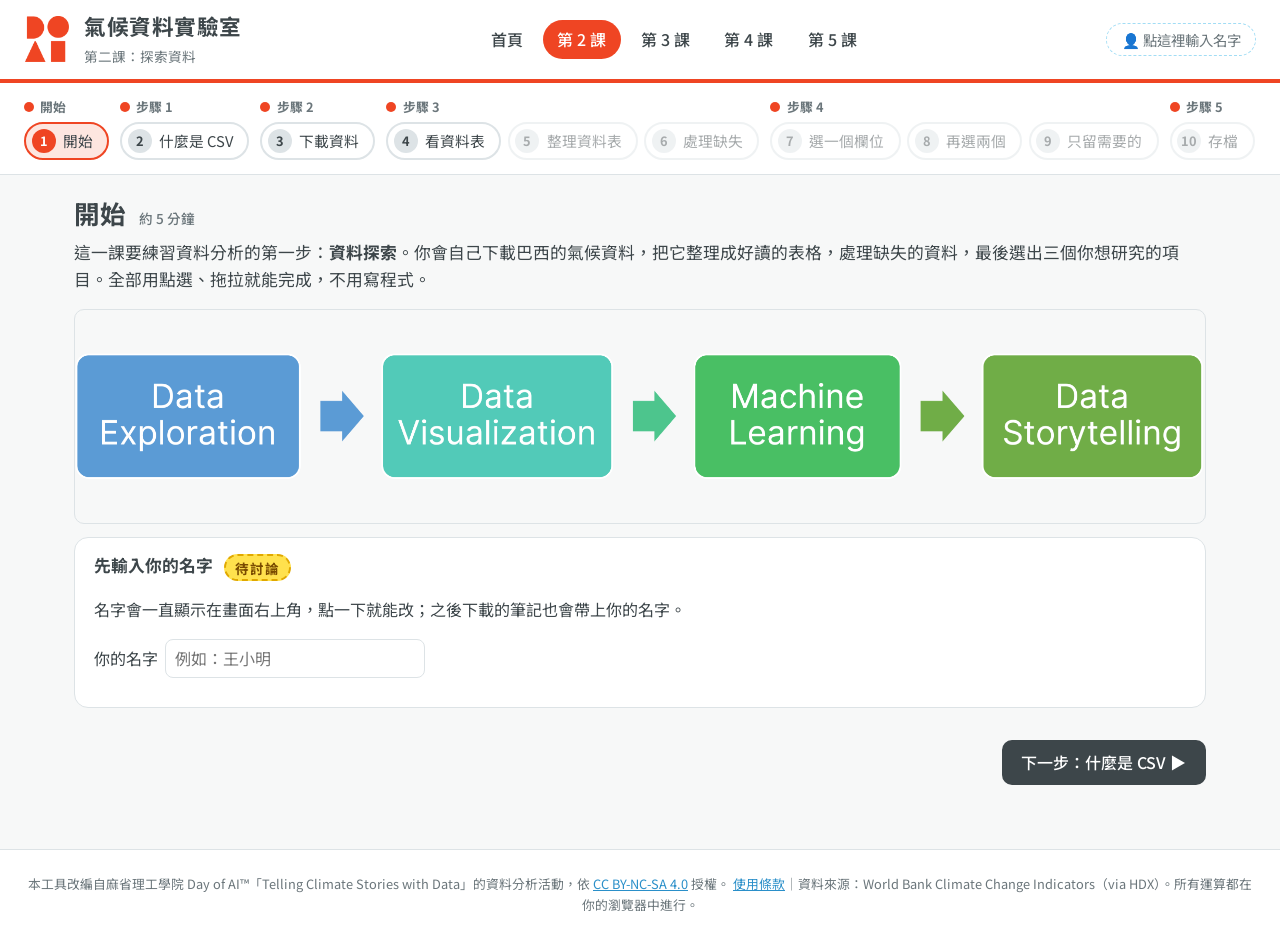
==== lesson2.html @ 6a20e706 "氣候資料實驗室：第二～五課網頁版（不用寫程式的 Day of AI 氣候資料分析活動） Co-Authored-By: Claude Opus 5.5 <noreply@anthropic.com>" ====
<!doctype html>
<html lang="zh-Hant">
<head>
<meta charset="utf-8">
<meta name="viewport" content="width=device-width, initial-scale=1">
<title>第二課：探索資料｜氣候資料實驗室</title>
<link rel="icon" href="assets/logo-dayofai.png">
<link rel="preconnect" href="https://fonts.googleapis.com">
<link rel="stylesheet" href="https://fonts.googleapis.com/css2?family=Noto+Sans+TC:wght@400;500;700&family=Rubik:wght@500;700&display=swap">
<link rel="stylesheet" href="style.css?v=20261011171038">
</head>
<body>

<header class="topbar">
  <a class="brand" href="index.html">
    <img src="assets/logo-dayofai.png" alt="Day of AI" class="logo">
    <div><div class="brand-title">氣候資料實驗室</div><div class="brand-sub">第二課：探索資料</div></div>
  </a>
  <nav class="lesson-nav" id="lessonNav" data-current="2"></nav>
  <div class="pills"><span class="pill" id="studentName"></span><span class="pill" id="datasetPill" hidden></span></div>
</header>

<nav class="pipeline" id="pipeline"></nav>

<main>

<!-- ───────── 開始 ───────── -->
<section class="panel" data-panel="1">
  <h1>開始 <small>約 5 分鐘</small></h1>
  <p class="lead">這一課要練習資料分析的第一步：<b>資料探索</b>。你會自己下載巴西的氣候資料，把它整理成好讀的表格，處理缺失的資料，最後選出三個你想研究的項目。全部用點選、拖拉就能完成，不用寫程式。</p>
  <img class="shot pipeline-img" src="assets/img/pipeline.png" alt="資料分析流程：資料探索 → 資料視覺化 → 機器學習 → 資料敘事">
  <div class="card" id="nameCard" hidden>
    <h3>先輸入你的名字 <span class="tbd" title="待小組討論後決定">待討論</span></h3>
    <p>名字會一直顯示在畫面右上角，點一下就能改；之後下載的筆記也會帶上你的名字。</p>
    <div class="toolbar"><label>你的名字 <input type="text" id="nameInput" placeholder="例如：王小明"></label></div>
  </div>
  <div class="nav-row"><span></span><button class="btn next" data-goto="2">下一步：什麼是 CSV ▶</button></div>
</section>

<!-- ───────── 什麼是 CSV ───────── -->
<section class="panel" data-panel="2">
  <h1>步驟 1　什麼是 CSV？ <small>約 5 分鐘</small></h1>
  <p class="lead">CSV 是 comma-separated values（逗號分隔值）的縮寫。它是一種非常簡單、非常常見的檔案格式，用來儲存和分享資料，資料量很大的時候特別好用。</p>
  <p>一個很小的 CSV 檔案，打開來其實就是這樣的文字，每一行是一筆資料，用逗號隔開：</p>
  <pre class="code-ro csv-raw">Name,Age,Favorite Food
Ada Lovelace,36,Hot Dogs
Grace Hopper,85,Strawberries
Alan Turing,41,Cheese Sandwich</pre>
  <button class="btn primary" id="showCsv" type="button">用試算表的樣子看 ▶</button>
  <div id="csvTableWrap" hidden>
    <p>你可以把 CSV 想成簡化版的試算表；事實上，Excel 和 Google 試算表都能直接打開 CSV：</p>
    <div class="table-wrap small" id="csvTable"></div>
    <p>今天要用的氣候資料 CSV 大得多，有時候甚至有上百萬列。想像一下要捲動那麼大的試算表！資料太多的時候，科學家會改用程式（或像這個網頁這樣的工具）來處理。</p>
  </div>
  <div class="stop" data-slides="P27–P28" data-ws="作業5"><ul><li>你會在試算表中查看什麼類型的資料？</li><li>你會使用程式（或工具）查看什麼類型的資料？</li></ul></div>
  <div class="nav-row"><button class="btn ghost" data-goto="1">◀ 上一步</button><button class="btn next" data-goto="3">下一步：下載巴西的資料 ▶</button></div>
</section>

<!-- ───────── 下載資料 ───────── -->
<section class="panel" data-panel="3">
  <h1>步驟 2　下載巴西的氣候資料 <small>約 5 分鐘</small></h1>
  <p class="lead">今天要用聯合國人道資料交換平台（HDX）的資料。HDX 在 2014 年上線，是一個開放平台，上面有大量和人道危機、全球議題有關的資料，由聯合國人道事務協調廳（OCHA）的人道資料中心管理。</p>
  <p>之後的課程，你可以自己挑一個國家的資料。現在先完成資料分析流程的第一步「取得資料」：<b>自己去下載巴西的氣候變遷資料</b>。</p>

  <div class="card">
    <h3>為什麼選巴西？</h3>
    <ul>
      <li>巴西是生物多樣性的熱點，亞馬遜雨林常被稱為「地球之肺」，能吸收二氧化碳、製造氧氣。它對全世界都很重要，也直接受到氣候變遷影響。</li>
      <li>氣候變遷對巴西原住民的影響特別大，他們的生計和文化傳統都和環境緊緊相連。</li>
      <li>巴西是牛肉、黃豆等糧食的全球主要供應國，農業既造成氣候變遷，也受到氣候變遷影響。</li>
      <li>巴西會遇到各式各樣的極端天氣，從乾旱到洪水都有。</li>
    </ul>
  </div>

  <div class="card" style="margin-top:1rem">
    <h3>怎麼下載</h3>
    <ol>
      <li>打開 <a href="https://data.humdata.org/dataset/world-bank-climate-change-indicators-for-brazil" target="_blank" rel="noopener">https://data.humdata.org/dataset/world-bank-climate-change-indicators-for-brazil</a>（會開新分頁）。</li>
      <li>往下捲到 <b>Data and resources</b>，在 <b>Climate Change Indicators for Brazil</b> 那一格，按右下角藍色的 <b>Download</b>。</li>
      <li>下載好的檔案應該叫做 <code>climate-change_bra.csv</code>。</li>
      <li>回到這裡，把檔案拖進下面的框框上傳。</li>
    </ol>
    <div class="shot-tbd"><span class="tbd" title="待小組討論後決定">待討論</span></div>
    <img class="shot" src="assets/img/hdx-download.png" alt="HDX 頁面的 Data and resources 區塊，Climate Change Indicators 右下角的藍色 Download 按鈕">
  </div>

  <h2>上傳你下載的檔案</h2>
  <div id="upload"></div>
  <p class="muted tiny">檔案只會在你的瀏覽器裡處理，不會上傳到任何伺服器。世界銀行在 2025 年更新資料後，新下載的檔案已經沒有「二氧化碳排放量」「甲烷排放量」等排放欄位，投影片裡用到這些欄位的例子，看投影片上的數字討論即可。</p>
  <div class="stop compact" data-slides="P26"><ul><li>上傳好就先停下來，等老師說明下一步。這個檔案總共有幾列？每一列記了些什麼？</li></ul></div>
  <div class="nav-row"><button class="btn ghost" data-goto="2">◀ 上一步</button><button class="btn next" data-goto="4">下一步：怎麼看資料表 ▶</button></div>
</section>

<!-- ───────── 怎麼看資料表 ───────── -->
<section class="panel" data-panel="4">
  <h1>步驟 3　怎麼看一張資料表 <small>約 10 分鐘</small></h1>
  <p class="lead">你剛上傳的巴西資料是一張有<b>欄</b>（直的）、有<b>列</b>（橫的）的表格。它有一千多列，資料量太大，一次全部攤開反而看不清楚，所以這裡先只看<b>前 100 列</b>。</p>
  <p>資料很多時，我們常常只想看其中一部分。按下面的按鈕，看看每一種看法會留下哪些資料。</p>
  <div class="foods">
    <div class="foods-btns" id="foodBtns"></div>
    <div class="foods-out"><div class="mini-title" id="foodInfo"></div><div class="table-wrap" id="foodTable"></div></div>
  </div>
  <div class="callout"><b>整理一下：</b>看資料表時，可以挑<b>欄</b>（只看某些項目），也可以挑<b>列</b>（只看某幾筆）。列的編號從 0 開始，所以第一列是 0。</div>
  <div class="stop" data-slides="P29–P30"><ul><li>你可以對像這樣的資料表做哪些操作？</li><li>什麼時候你會只想看某幾欄？什麼時候只想看某幾列？</li></ul></div>
  <div class="nav-row"><button class="btn ghost" data-goto="3">◀ 上一步</button><button class="btn next" data-goto="5">下一步：整理氣候資料 ▶</button></div>
</section>

<!-- ───────── 整理資料表 ───────── -->
<section class="panel" data-panel="5">
  <h1>步驟 3　把巴西的資料整理成資料表 <small>約 5 分鐘</small></h1>
  <p class="lead">上一步你看到，原始檔一列只有一個數字，想看「某個指標這幾十年怎麼變」很困難。這一步要把它整理成「一年一列、一個指標一欄」的表格。</p>
  <div id="reformat"></div>
  <div class="stop compact" data-slides="P31"><ul><li>整理好先停在這裡，還不要進「處理缺失」。整理前是幾列？整理後變成幾年 × 幾個指標？</li></ul></div>
  <div class="nav-row"><button class="btn ghost" data-goto="4">◀ 上一步</button><button class="btn next" data-goto="6">下一步：處理缺失資料 ▶</button></div>
</section>

<!-- ───────── 缺失資料 ───────── -->
<section class="panel" data-panel="6">
  <h1>步驟 3　刪掉缺太多資料的欄位 <small>約 5 分鐘</small></h1>
  <p class="lead">空白的資料沒辦法幫我們理解巴西的氣候變遷，所以先做一點資料清理：刪掉<b>缺失比例 60% 以上</b>的欄位。缺很多資料的欄位雖然也有資訊，但很難從裡面看出規律或趨勢。刪之前，先看看每一欄是哪幾年有資料，以及刪掉之後表格還剩什麼。</p>
  <div id="missing"></div>
  <div class="stop" data-slides="P32–P33" data-ws="作業5"><ul><li>我們如何知道資料是否缺失？資料缺失可能代表什麼？</li><li>缺失資料可能會在資料分析流程的後續階段造成哪些問題？</li></ul></div>
  <div class="nav-row"><button class="btn ghost" data-goto="5">◀ 上一步</button><button class="btn next" data-goto="7">下一步：選一個欄位來探索 ▶</button></div>
</section>

<!-- ───────── 選第一個欄位 ───────── -->
<section class="panel" data-panel="7">
  <h1>步驟 4　熟悉氣候資料：選一個欄位 <small>約 5 分鐘</small></h1>
  <p class="lead">現在每一欄都至少有一些資料了。花幾分鐘一欄一欄看，挑<b>一個</b>你最想深入了解的，放進「欄位 1」。</p>
  <p class="muted">右邊的資料只列出有數字的年份。有些欄位早年沒有資料，這不用擔心；如果空白太多讓你很困擾，可以請老師推薦別的欄位。</p>
  <div id="pick1"></div>
  <div class="stop" data-slides="P34" data-ws="作業6"><ul><li>你選了哪個欄位？為什麼？寫在學習單上，再繼續選另外兩個欄位。</li></ul></div>
  <div class="nav-row"><button class="btn ghost" data-goto="6">◀ 上一步</button><button class="btn next" data-goto="8">下一步：再選兩個欄位 ▶</button></div>
</section>

<!-- ───────── 選另外兩個欄位 ───────── -->
<section class="panel" data-panel="8">
  <h1>步驟 4　再選兩個相關的欄位 <small>約 10 分鐘</small></h1>
  <p class="lead">有了第一個欄位，接著找和它有關的欄位。其中一個方法是看<b>相關係數</b>：它幫每一對欄位算出一個介於 −1 到 1 的數字。數字越接近 1 或 −1，兩欄的關係越強；正數是一起變大，負數是一個變大另一個變小。</p>
  <div id="pick3"></div>
  <h2>你選的三個欄位</h2>
  <p class="muted">繼續之前，先讓老師看過。</p>
  <div class="interest-print"></div>
  <div class="stop" data-slides="P35–P40" data-ws="作業6">
    <ul>
      <li>為什麼可能會想把兩、三種資料畫在同一張圖上？</li>
      <li>相關性高的欄位放在一起比較有趣，還是相關性低的？相關性有可能高到不適合嗎？（提示：森林面積的兩個欄位）</li>
      <li>甲烷排放量與溫室氣體總排放量的相關性會高還是低？人口可用電力比例與再生能源消耗量呢？先猜，再看投影片上的數字。</li>
    </ul>
  </div>
  <div class="stop" data-slides="P41" data-ws="作業6"><ul><li>和夥伴或小組分享你選的欄位：為什麼選這些欄位？</li><li>你預期會看到哪些模式？為什麼？</li><li>這些欄位缺了多少資料？這可能會造成哪些問題？</li></ul></div>
  <div class="nav-row"><button class="btn ghost" data-goto="7">◀ 上一步</button><button class="btn next" data-goto="9">下一步：只留下想要的資料 ▶</button></div>
</section>

<!-- ───────── 篩選 ───────── -->
<section class="panel" data-panel="9">
  <h1>步驟 4　只留下想要的資料 <small>約 10 分鐘</small></h1>
  <p class="lead">既然不會再看其他欄位，就把表格縮小成只有你選的三欄；再把三欄中任何一欄是空白的年份刪掉。先用一個小範例練習。</p>

  <div class="card">
    <h3>小範例</h3>
    <p class="muted">一張 5 列 × 5 欄的表格，每一欄都故意空了一格。勾選要留下的欄位，看看會發生什麼事。</p>
    <div class="toolbar" id="exCols"></div>
    <div class="ex-grid">
      <div><div class="mini-title">① 原本的表格</div><div class="table-wrap small" id="exAll"></div></div>
      <div><div class="mini-title">② 只留下勾選的欄</div><div class="table-wrap small" id="exSmall"></div></div>
      <div><div class="mini-title">③ 再刪掉有空白的列</div><div class="table-wrap small" id="exNoNan"></div></div>
    </div>
  </div>

  <h2>換你了：處理你的三個欄位</h2>
  <div id="clean"></div>
  <div class="stop" data-slides="P42"><ul><li>刪掉有空白的年份之後還剩幾年？少掉的年份會不會影響你的結論？</li></ul></div>
  <div class="nav-row"><button class="btn ghost" data-goto="8">◀ 上一步</button><button class="btn next" data-goto="10">下一步：存檔 ▶</button></div>
</section>

<!-- ───────── 存檔 ───────── -->
<section class="panel" data-panel="10">
  <h1>步驟 5　把整理好的資料存起來 <small>約 5 分鐘</small></h1>
  <p class="lead">我們把原本的檔案整理成只剩重要資料的乾淨表格。現在把它下載到你的電腦。<b>第三課一開始要再上傳這個檔案。</b></p>
  <div id="saveArea"></div>
  <div class="stop" data-slides="P42" data-ws="作業6"><ul><li>完成第二課：確認 <code>my_brazil_climate_data.csv</code> 已經下載到你的電腦，並記得放在哪裡。</li></ul></div>
  <div class="nav-row"><button class="btn ghost" data-goto="9">◀ 上一步</button><a class="btn next" href="lesson3.html">前往第三課 ▶</a></div>
  <p class="muted tiny" style="text-align:right"><button class="btn small ghost" id="resetAll">清除第二課的進度，重新開始</button></p>
</section>

</main>

<footer class="footer">
  本工具改編自麻省理工學院 Day of AI™「Telling Climate Stories with Data」的資料分析活動，依
  <a href="https://creativecommons.org/licenses/by-nc-sa/4.0/" target="_blank" rel="noopener">CC BY-NC-SA 4.0</a> 授權。
  <a href="https://www.dayofai.org/privacy-and-terms-of-use" target="_blank" rel="noopener">使用條款</a>｜資料來源：World Bank Climate Change Indicators（via HDX）。所有運算都在你的瀏覽器中進行。
</footer>
<div class="toast" id="toast"></div>

<script src="lib/chart.umd.min.js?v=20261011171038"></script>
<script src="data/indicators-zh.js?v=20261011171038"></script>
<script src="js/core.js?v=20261011171038"></script>
<script src="js/explore.js?v=20261011171038"></script>
<script src="js/lesson2.js?v=20261011171038"></script>
</body>
</html>
---- style.css ----
/* 配色取自投影片：Day of AI 橘紅、淺藍、深灰，輔色青綠、綠、黃 */
:root {
  --orange: #EF4523;
  --orange-l: #FDE6E0;
  --blue: #A2DDF5;
  --blue-d: #2A8FC9;
  --blue-l: #E8F6FD;
  --ink: #3D464A;
  --ink-2: #6B767B;
  --teal: #52CAB8;
  --green: #49BF64;
  --yellow: #F5D616;
  --bg: #F7F8F8;
  --card: #FFFFFF;
  --line: #DDE3E6;
  --radius: 14px;
  --font: "Noto Sans TC", "PingFang TC", "Microsoft JhengHei", system-ui, sans-serif;
  --font-head: "Rubik", "Noto Sans TC", "PingFang TC", "Microsoft JhengHei", sans-serif;
}

* { box-sizing: border-box; }
html, body { margin: 0; }
body {
  font-family: var(--font);
  color: var(--ink);
  background: var(--bg);
  line-height: 1.6;
  font-size: 16px;
}
a { color: var(--blue-d); }
code { background: #EEF1F2; padding: 1px 6px; border-radius: 4px; font-size: .92em; }
h1, h2, h3 { font-family: var(--font-head); line-height: 1.3; }
h1 { font-size: 1.6rem; margin: 0 0 .4rem; }
h1 small { font-size: .85rem; font-weight: 500; color: var(--ink-2); margin-left: .5rem; font-family: var(--font); }
h2 { font-size: 1.2rem; margin: 1.8rem 0 .5rem; }
h3 { margin: 0 0 .4rem; font-size: 1.05rem; }
.lead { font-size: 1.05rem; margin: 0 0 1rem; }
.muted { color: var(--ink-2); }
.tiny { font-size: .8rem; }
[hidden] { display: none !important; }

/* ── 頂部列 ── */
.topbar {
  display: flex; align-items: center; justify-content: space-between; gap: 1rem; flex-wrap: wrap;
  background: #fff; padding: .7rem 1.5rem; border-bottom: 4px solid var(--orange);
  position: sticky; top: 0; z-index: 20;
}
.brand { display: flex; align-items: center; gap: .9rem; color: inherit; text-decoration: none; }
.logo { width: 46px; height: 46px; object-fit: contain; }
.brand-title { font-family: var(--font-head); font-weight: 700; font-size: 1.35rem; letter-spacing: .02em; }
.brand-sub { font-size: .85rem; color: var(--ink-2); }
.dataset-pill { background: var(--blue-l); border: 1px solid var(--blue); border-radius: 999px; padding: .25rem .9rem; font-size: .9rem; white-space: nowrap; }

/* ── 資料分析流程導覽 ── */
.pipeline {
  display: flex; gap: .6rem; padding: .9rem 1.5rem; background: #fff;
  border-bottom: 1px solid var(--line); overflow-x: auto;
}
.stage { flex: 0 0 auto; }
.stage[data-stage="explore"] { flex: 1 1 auto; }
.stage-name { font-size: .8rem; font-weight: 700; color: var(--ink-2); margin-bottom: .3rem; display: flex; align-items: center; gap: .4rem; }
.stage-name .dot { width: 10px; height: 10px; border-radius: 50%; display: inline-block; }
.stage[data-stage="explore"] .dot { background: var(--orange); }
.stage[data-stage="viz"] .dot { background: var(--blue-d); }
.stage[data-stage="ml"] .dot { background: var(--green); }
.stage[data-stage="story"] .dot { background: var(--yellow); }
.steps { display: flex; gap: .4rem; }
.step {
  font: inherit; font-size: .92rem; border: 2px solid var(--line); background: #fff; color: var(--ink);
  border-radius: 999px; padding: .3rem .9rem .3rem .35rem; cursor: pointer; display: flex; align-items: center; gap: .45rem; white-space: nowrap;
}
.step b { width: 24px; height: 24px; border-radius: 50%; background: var(--line); display: inline-flex; align-items: center; justify-content: center; font-size: .8rem; }
.step.done b { background: var(--teal); color: #fff; }
.step.active { border-color: var(--orange); background: var(--orange-l); }
.step.active b { background: var(--orange); color: #fff; }
.step:disabled { opacity: .45; cursor: not-allowed; }

/* ── 主內容 ── */
main { max-width: 1180px; margin: 0 auto; padding: 1.5rem; }
.panel { display: none; }
.panel.active { display: block; animation: fade .25s ease; }
@keyframes fade { from { opacity: 0; transform: translateY(6px); } to { opacity: 1; transform: none; } }

.card { background: var(--card); border: 1px solid var(--line); border-radius: var(--radius); padding: 1rem 1.2rem; }

/* 按鈕 */
.btn {
  font: inherit; font-weight: 500; border: 2px solid var(--ink); background: #fff; color: var(--ink);
  border-radius: 10px; padding: .5rem 1.1rem; cursor: pointer; transition: transform .08s, background .15s;
}
.btn:hover { transform: translateY(-1px); }
.btn:active { transform: none; }
.btn.primary { background: var(--orange); border-color: var(--orange); color: #fff; }
.btn.next { background: var(--ink); border-color: var(--ink); color: #fff; }
.btn.ghost { border-color: var(--line); }
.btn.small { padding: .25rem .7rem; font-size: .88rem; border-width: 1.5px; }
.btn.toggle { border-color: var(--line); }
.btn.toggle.on { border-color: var(--orange); background: var(--orange-l); }
.btn:disabled { opacity: .4; cursor: not-allowed; transform: none; }
.link { color: var(--blue-d); text-decoration: underline; cursor: pointer; }

.nav-row { display: flex; justify-content: space-between; align-items: center; margin: 2rem 0 .5rem; gap: 1rem; }

/* 上傳區 */
.dropzone {
  border: 3px dashed var(--blue); background: var(--blue-l); border-radius: var(--radius);
  padding: 2rem 1rem; text-align: center; transition: background .15s, border-color .15s;
}
.dropzone.over { background: var(--orange-l); border-color: var(--orange); }
.dropzone.compact { padding: 1rem; }
.dz-icon { font-size: 2.4rem; }
.dz-text { font-size: 1.05rem; }
.sample-row { display: flex; flex-wrap: wrap; gap: .5rem; justify-content: center; }
.dz-or { color: var(--ink-2); margin: .7rem 0; font-size: .9rem; }

.howto { margin: 1rem 0; background: #fff; border: 1px solid var(--line); border-radius: var(--radius); padding: .7rem 1.1rem; }
.howto summary { cursor: pointer; font-weight: 700; }

.callout { background: #FFF9DB; border-left: 5px solid var(--yellow); padding: .8rem 1rem; border-radius: 8px; margin: 1rem 0; }
.hint { color: var(--ink-2); font-size: .9rem; margin-top: .5rem; }
.nan { color: #B0B8BC; font-style: italic; }

/* 表格 */
.table-wrap { overflow: auto; max-height: 420px; border: 1px solid var(--line); border-radius: 10px; background: #fff; }
.table-wrap.small { max-height: 260px; }
table.data { border-collapse: collapse; font-size: .85rem; min-width: 100%; }
table.data th, table.data td { padding: .35rem .6rem; border-bottom: 1px solid #EEF1F2; text-align: right; white-space: nowrap; }
table.data th { position: sticky; top: 0; background: #F1F4F5; text-align: left; vertical-align: bottom; z-index: 1; }
table.data th .en { display: block; font-weight: 400; font-size: .72rem; color: var(--ink-2); max-width: 220px; white-space: normal; }
table.data th .miss { display: block; font-weight: 500; font-size: .72rem; color: var(--orange); }
table.data td:first-child, table.data th:first-child { position: sticky; left: 0; background: #F7F9FA; text-align: left; font-weight: 700; z-index: 2; }
table.data th:first-child { z-index: 3; }
table.data td.left { text-align: left; }
table.data tr.removed td { background: #FDECEC; color: #B6463A; text-decoration: line-through; }

/* STOP 討論卡 */
.stop {
  display: flex; gap: 1rem; align-items: flex-start; background: #fff; border: 2px solid #E53935;
  border-radius: var(--radius); padding: .9rem 1.1rem; margin: 1.4rem 0;
}
.stop::before {
  content: ""; flex: 0 0 48px; height: 48px; background: url(assets/stop-sign.png) center/contain no-repeat;
}
.stop.compact { margin: .8rem 0; padding: .6rem .9rem; }
.stop.compact::before { flex-basis: 34px; height: 34px; }
.stop ul { margin: 0; padding-left: 1.2rem; }
.stop .stop-meta { font-size: .8rem; color: var(--ink-2); margin-bottom: .2rem; }
.stop .stop-meta b { color: #E53935; }

/* 缺失資料 */
.toolbar { display: flex; flex-wrap: wrap; gap: .8rem 1.4rem; align-items: center; margin: .8rem 0; }
.toolbar label { display: inline-flex; align-items: center; gap: .4rem; }
.toolbar input[type="text"] { font: inherit; padding: .35rem .6rem; border: 1.5px solid var(--line); border-radius: 8px; min-width: 260px; }
.toolbar select, .toolbar input[type="number"] { font: inherit; padding: .3rem .4rem; border: 1.5px solid var(--line); border-radius: 8px; }
.toolbar input[type="number"] { width: 3.6rem; }
.legend-row { font-size: .85rem; color: var(--ink-2); display: flex; align-items: center; gap: .4rem; margin-bottom: .5rem; }
.sw { width: 14px; height: 14px; border-radius: 3px; display: inline-block; }
.sw.keep { background: var(--teal); }
.sw.drop { background: var(--orange); }
.missing-list { display: grid; grid-template-columns: 1fr; gap: 2px; background: #fff; border: 1px solid var(--line); border-radius: 10px; padding: .4rem; max-height: 560px; overflow: auto; }
.miss-row { display: grid; grid-template-columns: minmax(200px, 2fr) 3fr 4.2rem 6.5rem; gap: .8rem; align-items: center; padding: .25rem .5rem; border-radius: 6px; font-size: .88rem; }
.miss-row:hover { background: #F4F7F8; }
.miss-row .name small { display: block; color: var(--ink-2); font-size: .72rem; }
.miss-bar { height: 12px; background: #EEF1F2; border-radius: 6px; overflow: hidden; }
.miss-bar span { display: block; height: 100%; background: var(--teal); border-radius: 6px; }
.miss-row.will-drop .miss-bar span { background: var(--orange); }
.miss-row.dropped { opacity: .45; text-decoration: line-through; }
.miss-row .pct { text-align: right; font-variant-numeric: tabular-nums; font-weight: 700; }

/* 選欄位 */
.pick-layout { display: grid; grid-template-columns: minmax(260px, 1fr) 1.4fr; gap: 1.2rem; }
.pick-left input[type="search"] { width: 100%; font: inherit; padding: .5rem .8rem; border: 1.5px solid var(--line); border-radius: 10px; margin-bottom: .6rem; }
.chip-list { display: flex; flex-direction: column; gap: .35rem; max-height: 520px; overflow: auto; padding-right: .3rem; }
.chip {
  background: #fff; border: 1.5px solid var(--line); border-radius: 10px; padding: .4rem .7rem; cursor: grab;
  font-size: .9rem; display: flex; align-items: center; gap: .5rem; user-select: none;
}
.chip:hover { border-color: var(--blue-d); }
.chip.selected { border-color: var(--orange); background: var(--orange-l); }
.chip.used { opacity: .45; }
.chip.dragging { opacity: .4; }
.chip .grip { color: #B0B8BC; font-size: .9rem; touch-action: none; padding: .3rem .15rem; cursor: grab; }
.drag-ghost { position: fixed; left: 0; top: 0; z-index: 100; pointer-events: none; box-shadow: 0 8px 24px rgba(0,0,0,.18); border-color: var(--orange); opacity: .95; }
body.is-dragging, body.is-dragging * { cursor: grabbing !important; user-select: none; }
.chip .txt { flex: 1; min-width: 0; }
.chip .txt small { display: block; color: var(--ink-2); font-size: .72rem; overflow: hidden; text-overflow: ellipsis; white-space: nowrap; }
.chip .add { border: none; background: var(--ink); color: #fff; border-radius: 6px; font-size: .78rem; padding: .15rem .5rem; cursor: pointer; }
.chip .miss-tag { font-size: .72rem; color: var(--ink-2); white-space: nowrap; }

.slots { display: grid; grid-template-columns: repeat(3, 1fr); gap: .7rem; margin-bottom: 1rem; }
.slot, .axis-zone {
  border: 2.5px dashed var(--blue); background: var(--blue-l); border-radius: 12px; padding: .5rem .7rem; min-height: 86px; position: relative;
  transition: background .15s, border-color .15s;
}
.slot.over, .axis-zone.over { background: var(--orange-l); border-color: var(--orange); }
.slot.filled { border-style: solid; background: #fff; border-color: var(--orange); }
.slot-label { font-size: .75rem; font-weight: 700; color: var(--ink-2); }
.slot-body { font-size: .9rem; color: var(--ink-2); margin-top: .2rem; }
.slot.filled .slot-body { color: var(--ink); font-weight: 500; }
.slot-body small { display: block; color: var(--ink-2); font-weight: 400; font-size: .72rem; }
.slot .x, .tag .x { position: absolute; top: .3rem; right: .4rem; border: none; background: none; font-size: 1.1rem; color: var(--ink-2); cursor: pointer; }
.preview { min-height: 200px; }
.preview h3 small { display: block; font-weight: 400; color: var(--ink-2); font-size: .78rem; }
.preview .chart-box { height: 200px; }

/* 相關 */
.corr-tabs { display: flex; gap: .5rem; margin-bottom: .6rem; }
.corr-list { display: grid; gap: 3px; }
.corr-row { display: grid; grid-template-columns: minmax(200px, 2fr) 3fr 3.2rem 6.2rem; gap: .7rem; align-items: center; font-size: .86rem; padding: .2rem .4rem; border-radius: 6px; }
.corr-row:hover { background: #F4F7F8; }
.corr-row .name small { display: block; color: var(--ink-2); font-size: .72rem; }
.corr-bar { position: relative; height: 14px; background: #F1F4F5; border-radius: 4px; }
.corr-bar::after { content: ""; position: absolute; left: 50%; top: -2px; bottom: -2px; width: 1px; background: #9AA5AA; }
.corr-bar span { position: absolute; top: 0; height: 100%; border-radius: 4px; }
.corr-row .r { font-weight: 700; text-align: right; font-variant-numeric: tabular-nums; }
.corr-row .n { color: var(--ink-2); font-size: .75rem; display: flex; align-items: center; justify-content: flex-end; gap: .4rem; white-space: nowrap; }
.corr-row .add { font-size: .75rem; }
.heat { border-collapse: collapse; font-size: .78rem; }
.heat th { font-weight: 500; padding: .2rem .4rem; text-align: right; max-width: 220px; }
.heat th.top { writing-mode: vertical-rl; text-orientation: mixed; text-align: end; height: 180px; vertical-align: bottom; padding: .3rem .2rem; }
.heat td { width: 44px; height: 32px; text-align: center; font-variant-numeric: tabular-nums; border: 1px solid #fff; }

/* 圖表 */
.viz-tabs { display: flex; gap: .5rem; margin: 1rem 0 .4rem; }
.builder { display: grid; grid-template-columns: 260px 1fr; gap: 1.2rem; align-items: start; }
.builder-side .chip-list { max-height: 560px; }
.mini-title { font-size: .82rem; font-weight: 700; color: var(--ink-2); margin-bottom: .4rem; }
.axis-zone { min-height: 64px; }
.axis-zone .zone-body { display: flex; flex-wrap: wrap; gap: .4rem; margin-top: .3rem; min-height: 30px; align-items: center; }
.axis-zone .zone-body:empty::after { content: "把欄位拖曳到這裡（或點欄位旁的「加入」）"; color: var(--ink-2); font-size: .85rem; }
.axis-pair { display: grid; grid-template-columns: 1fr 1fr; gap: .7rem; }
.tag { display: inline-flex; align-items: center; gap: .4rem; background: #fff; border: 1.5px solid var(--ink); border-radius: 999px; padding: .2rem .4rem .2rem .7rem; font-size: .88rem; }
.tag input[type="color"] { width: 26px; height: 22px; border: none; padding: 0; background: none; cursor: pointer; }
.tag .x { position: static; font-size: 1rem; }
.chart-box { position: relative; height: 380px; background: #fff; border: 1px solid var(--line); border-radius: var(--radius); padding: .6rem; }
.chart-box.tall { height: 440px; }
.chart-actions { display: flex; justify-content: flex-end; margin-top: .4rem; }
.source-box { display: flex; flex-wrap: wrap; gap: 1rem; align-items: center; justify-content: space-between; }

/* 機器學習 */
.model-row { display: grid; grid-template-columns: 1fr 1.3fr; gap: .8rem; margin: .8rem 0; }
.model-card { background: #fff; border: 1.5px solid var(--line); border-radius: 12px; padding: .7rem .9rem; }
.model-head { font-weight: 700; display: block; cursor: pointer; }
.model-head input, .model-head .swatch { vertical-align: middle; margin-right: .35rem; }
.swatch { width: 16px; height: 4px; border-radius: 2px; display: inline-block; }
.model-body { font-size: .9rem; margin-top: .4rem; }
.slider-row { display: grid; grid-template-columns: 7.2rem 1fr 3rem; gap: .5rem; align-items: center; }
.slider-row b { text-align: right; font-variant-numeric: tabular-nums; }
.slider-row span { cursor: help; }
.result-box { margin-top: .8rem; }
.result-box table { border-collapse: collapse; width: 100%; background: #fff; border-radius: 10px; overflow: hidden; font-size: .92rem; }
.result-box th, .result-box td { padding: .45rem .7rem; border-bottom: 1px solid #EEF1F2; text-align: left; }
.result-box th { background: #F1F4F5; }
.result-box .big { font-size: 1.15rem; font-weight: 700; }
.exam { background: #FFF9DB; padding: .2rem .6rem; border-radius: 8px; }
.verdict { margin-top: .6rem; padding: .7rem 1rem; border-radius: 10px; background: var(--blue-l); }

/* 帶走成果 */
.takeaway-grid { display: grid; grid-template-columns: repeat(3, 1fr); gap: 1rem; }
.takeaway-grid textarea { width: 100%; font: inherit; border: 1.5px solid var(--line); border-radius: 8px; padding: .5rem; margin-bottom: .4rem; }

.footer { text-align: center; font-size: .8rem; color: var(--ink-2); padding: 1.5rem; border-top: 1px solid var(--line); background: #fff; margin-top: 2rem; }

.toast {
  position: fixed; left: 50%; bottom: 24px; transform: translateX(-50%) translateY(120px); background: var(--ink); color: #fff;
  padding: .6rem 1.2rem; border-radius: 10px; transition: transform .25s; z-index: 50; max-width: 90vw;
}
.toast.show { transform: translateX(-50%) translateY(0); visibility: visible; }
.toast { visibility: hidden; }


/* ── 課程切換、名字 ── */
.lesson-nav { display: flex; gap: .3rem; flex-wrap: wrap; }
.lesson-nav a { text-decoration: none; color: var(--ink); padding: .3rem .8rem; border-radius: 999px; border: 2px solid transparent; font-weight: 500; white-space: nowrap; }
.lesson-nav a:hover { border-color: var(--line); }
.lesson-nav a.on { background: var(--orange); color: #fff; }
.pills { display: flex; gap: .5rem; align-items: center; }
.pill { background: var(--blue-l); border: 1px solid var(--blue); border-radius: 999px; padding: .25rem .9rem; font-size: .9rem; white-space: nowrap; }
.pill:empty { display: none; }
.pill.editable { cursor: pointer; }
.pill.editable:hover { border-color: var(--blue-d); }
.pill.editable.empty { background: #fff; border-style: dashed; color: var(--ink-2); }
.pill input { font: inherit; border: none; outline: none; background: transparent; width: 8em; padding: 0; }

/* ── 首頁 ── */
.hero { margin-bottom: 1.2rem; }
.lesson-grid { display: grid; grid-template-columns: repeat(2, 1fr); gap: 1rem; }
.lesson-card { display: block; text-decoration: none; color: var(--ink); background: #fff; border: 1px solid var(--line); border-top: 6px solid var(--orange); border-radius: var(--radius); padding: 1rem 1.2rem; transition: transform .1s, box-shadow .15s; }
.lesson-card:hover { transform: translateY(-2px); box-shadow: 0 8px 22px rgba(0,0,0,.08); }
.lesson-card[data-stage="viz"] { border-top-color: var(--blue-d); }
.lesson-card[data-stage="ml"] { border-top-color: var(--green); }
.lesson-card[data-stage="story"] { border-top-color: var(--yellow); }
.lesson-card h2 { margin: .1rem 0 .4rem; }
.lc-num { font-family: var(--font-head); font-weight: 700; color: var(--ink-2); }
.lc-files { display: flex; flex-direction: column; gap: .15rem; font-size: .85rem; color: var(--ink-2); margin-top: .5rem; }
.lc-prog { margin-top: .6rem; font-size: .82rem; font-weight: 700; color: var(--blue-d); }
.pipeline-img { margin: 1.5rem 0 .5rem; }

/* ── Notebook 儲存格 ── */
.cell { border: 1px solid var(--line); border-radius: 10px; background: #fff; margin: .6rem 0; overflow: hidden; }
.cell-head { display: flex; align-items: center; gap: .6rem; padding: .35rem .6rem; background: #F1F4F5; border-bottom: 1px solid var(--line); flex-wrap: wrap; }
.cell-head code { background: none; color: var(--ink-2); font-size: .8rem; }
.run { width: 30px; height: 30px; border-radius: 50%; border: none; background: var(--ink); color: #fff; cursor: pointer; font-size: .85rem; }
.run:hover { background: var(--orange); }
.cell textarea { width: 100%; border: none; font: .88rem/1.5 ui-monospace, "SF Mono", Menlo, Consolas, monospace; padding: .6rem .8rem; resize: vertical; background: #FBFCFC; }
.code-ro { margin: 0; padding: .6rem .8rem; font: .88rem/1.5 ui-monospace, "SF Mono", Menlo, Consolas, monospace; background: #FBFCFC; white-space: pre-wrap; word-break: break-word; border-radius: 8px; }
pre.out { margin: 0; padding: .6rem .8rem; font: .88rem/1.5 ui-monospace, "SF Mono", Menlo, Consolas, monospace; background: #F4F8F4; border-left: 4px solid var(--teal); white-space: pre-wrap; word-break: break-word; }
pre.out.err { background: #FDF0EE; border-left-color: var(--orange); }
details.code { margin: .8rem 0; border: 1px dashed #B9C3C7; border-radius: 10px; background: #FBFCFC; }
details.code summary { cursor: pointer; padding: .45rem .8rem; font-size: .88rem; color: var(--ink-2); font-weight: 500; }
details.code summary::before { content: "🐍 "; }
details.code pre { margin: 0; padding: .2rem .9rem .8rem; overflow: auto; }
details.code code { background: none; padding: 0; font: .84rem/1.55 ui-monospace, "SF Mono", Menlo, Consolas, monospace; white-space: pre; }

/* ── 步驟中的小步驟 ── */
.substep { border-left: 4px solid var(--line); padding: .2rem 0 .2rem 1rem; margin: 1rem 0; }
.substep.done { border-left-color: var(--teal); }
.substep h3 code, .card h3 code { font-weight: 400; font-size: .8rem; }
.ok-box { background: #EAF8F4; border: 1px solid var(--teal); border-radius: 10px; padding: .6rem 1rem; margin: .8rem 0; }
.ok-line { color: #1E8C78; font-weight: 700; margin: .3rem 0; }
.done-card { border-color: var(--teal); margin-top: .8rem; }
.miss-inline { color: var(--orange); font-weight: 700; }
table.data th.struck, table.data td.struck { text-decoration: line-through; color: #B6463A; background: #FDECEC; }
.shot { max-width: 100%; border: 1px solid var(--line); border-radius: 10px; display: block; margin: .8rem 0; }
.shot.small { max-width: 520px; }
.link-out a { word-break: break-all; }

/* ── df_foods、df_example ── */
.foods { display: grid; grid-template-columns: 300px 1fr; gap: 1rem; align-items: start; margin: .8rem 0; }
.foods-btns { display: flex; flex-direction: column; gap: .35rem; }
.foods-btns .btn { text-align: left; display: flex; flex-direction: column; gap: 0; }
.foods-btns .btn code { background: none; padding: 0; font-size: .84rem; }
.foods-btns .btn span { font-size: .75rem; color: var(--ink-2); }
.foods-out .code-ro { margin-bottom: .5rem; border: 1px solid var(--line); }
.ex-grid { display: grid; grid-template-columns: repeat(3, 1fr); gap: .8rem; }
.preview-grid { display: grid; grid-template-columns: minmax(180px, 1fr) 1.4fr; gap: .8rem; margin-top: .5rem; }
.preview .preview-grid .chart-box { height: 240px; }
.preview .table-wrap.small { max-height: 240px; }

/* ── 任務清單 ── */
.task-box { margin-top: 1rem; background: #fff; border: 1px solid var(--line); border-radius: 12px; padding: .7rem .8rem; }
ol.tasks { list-style: none; margin: 0; padding: 0; display: grid; gap: .45rem; font-size: .86rem; }
ol.tasks li { display: grid; grid-template-columns: 22px 1fr; gap: .45rem; align-items: start; }
ol.tasks .tick { width: 20px; height: 20px; border-radius: 50%; border: 2px solid var(--line); display: inline-flex; align-items: center; justify-content: center; font-size: .75rem; font-weight: 700; color: #fff; }
ol.tasks li.ok .tick { background: var(--teal); border-color: var(--teal); }
ol.tasks li.ok span:last-child { color: var(--ink-2); }
ol.tasks .prog { margin-left: .4rem; color: var(--blue-d); }
.tag .tagname { font-weight: 500; }
.tag .cname { width: 7.5rem; font: inherit; font-size: .8rem; padding: .1rem .35rem; border: 1px solid var(--line); border-radius: 6px; }

/* ── 預測 ── */
.model-title { font-family: var(--font-head); font-weight: 700; margin-bottom: .5rem; }
.model-info { display: grid; gap: .6rem; margin-top: .8rem; }
.tryit { margin-top: .6rem; }
.tryit input[type=number] { width: 6rem; }
table.mini { border-collapse: collapse; font-size: .86rem; margin-top: .3rem; }
table.mini th, table.mini td { border: 1px solid #E6EBED; padding: .3rem .55rem; text-align: right; font-variant-numeric: tabular-nums; }
table.mini th { background: #F1F4F5; text-align: left; font-weight: 500; }
.ext-body { margin-top: .6rem; }
.chart-box.short { height: 240px; border: none; border-top: 1px solid var(--line); border-radius: 0; }
.sc3 { display: grid; grid-template-columns: repeat(3, 1fr); gap: .8rem; }

@media (max-width: 860px) {
  .lesson-grid, .foods, .ex-grid, .preview-grid, .sc3 { grid-template-columns: 1fr; }
  .lesson-nav { order: 3; width: 100%; }
  .toolbar label { width: 100%; }
  .toolbar label input[type="text"] { flex: 1; }
}

@media (max-width: 1080px) {
  .model-row { grid-template-columns: 1fr; }
}
/* 手機與平板 */
@media (max-width: 860px) {
  .pick-layout, .builder, .model-row, .takeaway-grid { grid-template-columns: 1fr; }
  .slots { grid-template-columns: 1fr; }
  .topbar { padding: .6rem 16px; }
  .brand-sub { display: none; }
  main { padding: 1rem 16px; }
  .pipeline { padding: .7rem 16px; }
  .miss-row { grid-template-columns: 1fr 1fr 3.4rem; }
  .corr-row { grid-template-columns: 1fr 1fr 3.2rem; }
  .corr-row .n { display: none; }
  .toolbar input[type="text"] { min-width: 0; width: 100%; }
  .chart-box { height: 300px; }
}
@media print {
  .topbar, .pipeline, .nav-row, .footer { display: none; }
}
#foodTable { max-height: 560px; }

/* 待討論標記：給老師小組討論用，定案後拿掉 */
.tbd { display: inline-block; vertical-align: middle; margin-left: .4rem; padding: .1rem .6rem; border-radius: 999px; background: #FFE14D; color: #7A4B00; border: 2px dashed #E0A800; font: 700 .85rem var(--font); letter-spacing: .05em; }
.shot-tbd { margin: .8rem 0 -.4rem; }
.shot-tbd .tbd { margin-left: 0; }
.miss-row .cov { font-size: .82rem; font-variant-numeric: tabular-nums; text-align: right; }
.miss-row .cov small { display: block; color: var(--ink-2); font-size: .72rem; }
.miss-summary { margin: .6rem 0 .8rem; font-size: .92rem; }
.miss-head { margin-bottom: .2rem; }
.miss-head .tbd { margin-left: 0; }
@media (max-width: 860px) { .miss-row { grid-template-columns: 1fr 1fr 3.4rem; } .miss-row .cov { grid-column: 1 / -1; text-align: left; } }
.pick-howto { background: var(--blue-l); border-left: 5px solid var(--blue-d); border-radius: 8px; padding: .6rem 1rem; margin: .4rem 0 .9rem; font-size: .95rem; }
.pick-howto.ok { background: #EAF8F4; border-left-color: var(--teal); }
.chip .slot-badge { font-size: .72rem; font-weight: 700; color: #fff; background: var(--orange); border-radius: 999px; padding: .05rem .5rem; white-space: nowrap; }
.chip.current { box-shadow: 0 0 0 3px rgba(239,69,35,.25); }
.chip:not(.selected) { cursor: pointer; }
.slot.filled { cursor: pointer; }
.pick-left .chip { cursor: pointer; }
.tbd-note { background: #FFFBE6; border: 1.5px dashed #E0A800; border-radius: 8px; padding: .45rem .7rem; margin: .2rem 0 .5rem; font-size: .88rem; color: var(--ink); }
.tbd-note .tbd { margin: 0 .4rem 0 0; }
.ext > summary .tbd { margin-left: .6rem; }
.shot-cap { margin: -.4rem 0 1rem; }
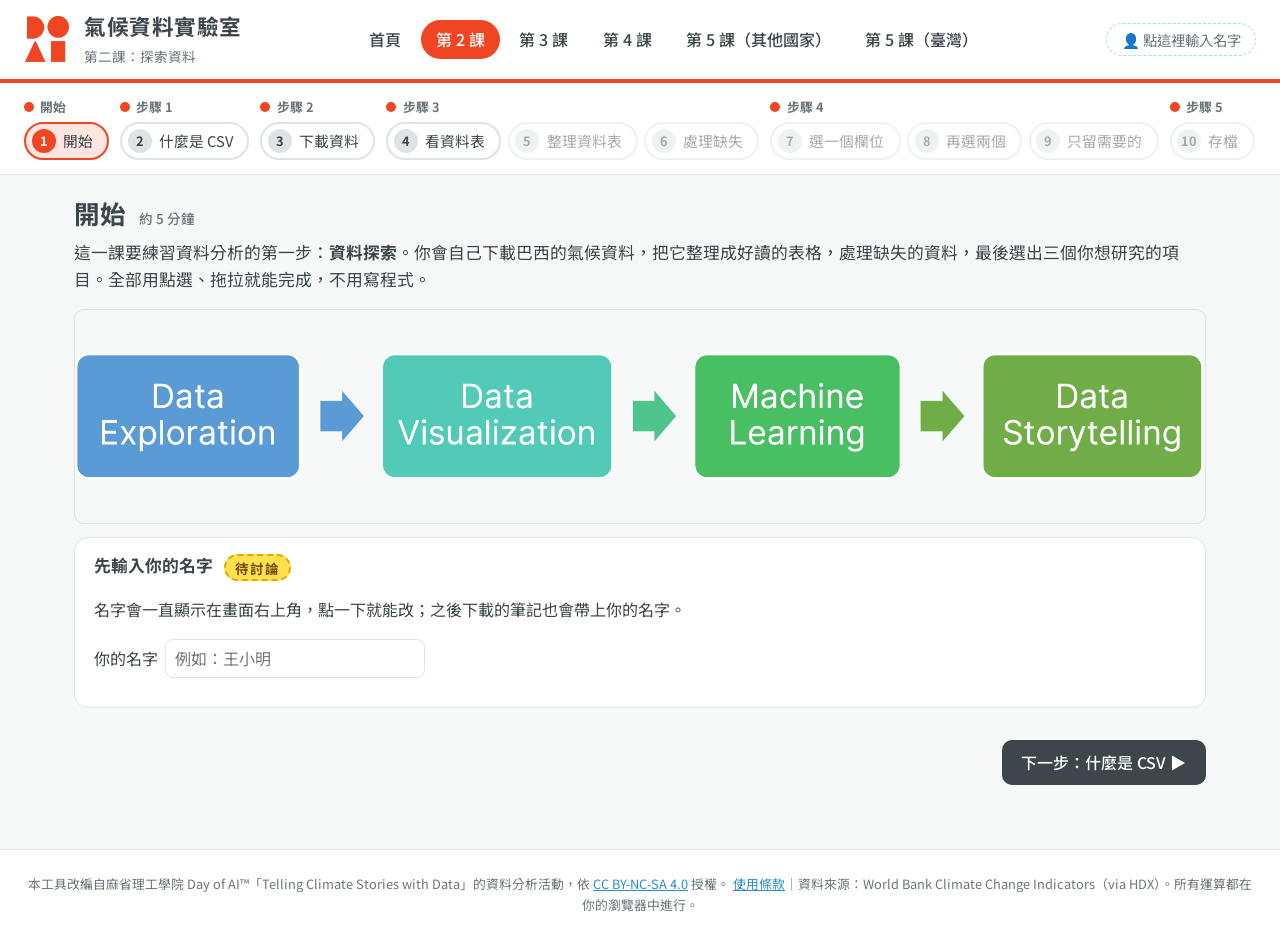
==== commit bcbb9df7: "新增「第 5 課（臺灣資料）」與臺灣年／月資料集，網站支援逐月模式 - lesson5tw.html／js/lesson5tw.js：第五課臺灣版，下載本站整理的 CSV 再上傳；原第五課只改名「第 " ====
--- a/lesson2.html
+++ b/lesson2.html
@@ -7,7 +7,7 @@
 <link rel="icon" href="assets/logo-dayofai.png">
 <link rel="preconnect" href="https://fonts.googleapis.com">
 <link rel="stylesheet" href="https://fonts.googleapis.com/css2?family=Noto+Sans+TC:wght@400;500;700&family=Rubik:wght@500;700&display=swap">
-<link rel="stylesheet" href="style.css?v=20261011171038">
+<link rel="stylesheet" href="style.css?v=20261017213000">
 </head>
 <body>
 
@@ -80,7 +80,6 @@
       <li>下載好的檔案應該叫做 <code>climate-change_bra.csv</code>。</li>
       <li>回到這裡，把檔案拖進下面的框框上傳。</li>
     </ol>
-    <div class="shot-tbd"><span class="tbd" title="待小組討論後決定">待討論</span></div>
     <img class="shot" src="assets/img/hdx-download.png" alt="HDX 頁面的 Data and resources 區塊，Climate Change Indicators 右下角的藍色 Download 按鈕">
   </div>
 
@@ -194,9 +193,9 @@
 <div class="toast" id="toast"></div>
 
 <script src="lib/chart.umd.min.js?v=20261011171038"></script>
-<script src="data/indicators-zh.js?v=20261011171038"></script>
-<script src="js/core.js?v=20261011171038"></script>
-<script src="js/explore.js?v=20261011171038"></script>
+<script src="data/indicators-zh.js?v=20261017210000"></script>
+<script src="js/core.js?v=20261017210000"></script>
+<script src="js/explore.js?v=20261017210000"></script>
 <script src="js/lesson2.js?v=20261011171038"></script>
 </body>
 </html>
--- a/style.css
+++ b/style.css
@@ -177,7 +177,8 @@
 }
 .chip:hover { border-color: var(--blue-d); }
 .chip.selected { border-color: var(--orange); background: var(--orange-l); }
-.chip.used { opacity: .45; }
+.chip.used { opacity: .65; }
+.chip.used .add { background: var(--ink-2); }
 .chip.dragging { opacity: .4; }
 .chip .grip { color: #B0B8BC; font-size: .9rem; touch-action: none; padding: .3rem .15rem; cursor: grab; }
 .drag-ghost { position: fixed; left: 0; top: 0; z-index: 100; pointer-events: none; box-shadow: 0 8px 24px rgba(0,0,0,.18); border-color: var(--orange); opacity: .95; }
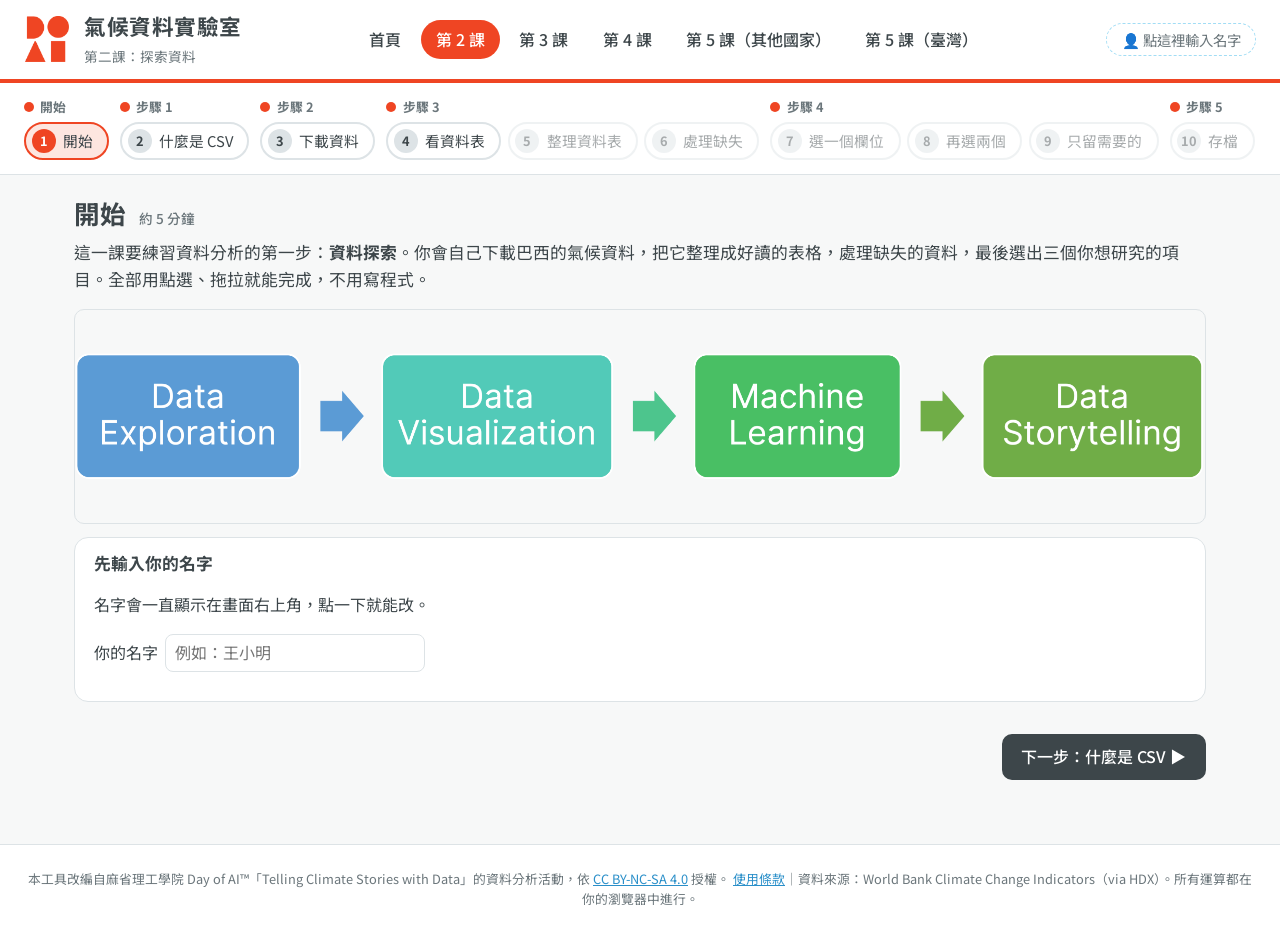
==== commit 4fc42973: "待討論項目全部定案：移除網頁上的待討論標籤與樣式 - 名字輸入、缺失欄位門檻滑桿、第 3 課折線圖／散布圖討論題、SVR 延伸挑戰、第 5 課 HDX 新截圖，全部依網頁版現行做法定案 - 拿掉 .t" ====
--- a/lesson2.html
+++ b/lesson2.html
@@ -7,7 +7,7 @@
 <link rel="icon" href="assets/logo-dayofai.png">
 <link rel="preconnect" href="https://fonts.googleapis.com">
 <link rel="stylesheet" href="https://fonts.googleapis.com/css2?family=Noto+Sans+TC:wght@400;500;700&family=Rubik:wght@500;700&display=swap">
-<link rel="stylesheet" href="style.css?v=20261017213000">
+<link rel="stylesheet" href="style.css?v=202610220829">
 </head>
 <body>
 
@@ -30,8 +30,8 @@
   <p class="lead">這一課要練習資料分析的第一步：<b>資料探索</b>。你會自己下載巴西的氣候資料，把它整理成好讀的表格，處理缺失的資料，最後選出三個你想研究的項目。全部用點選、拖拉就能完成，不用寫程式。</p>
   <img class="shot pipeline-img" src="assets/img/pipeline.png" alt="資料分析流程：資料探索 → 資料視覺化 → 機器學習 → 資料敘事">
   <div class="card" id="nameCard" hidden>
-    <h3>先輸入你的名字 <span class="tbd" title="待小組討論後決定">待討論</span></h3>
-    <p>名字會一直顯示在畫面右上角，點一下就能改；之後下載的筆記也會帶上你的名字。</p>
+    <h3>先輸入你的名字 </h3>
+    <p>名字會一直顯示在畫面右上角，點一下就能改。</p>
     <div class="toolbar"><label>你的名字 <input type="text" id="nameInput" placeholder="例如：王小明"></label></div>
   </div>
   <div class="nav-row"><span></span><button class="btn next" data-goto="2">下一步：什麼是 CSV ▶</button></div>
--- a/style.css
+++ b/style.css
@@ -390,15 +390,10 @@
 }
 #foodTable { max-height: 560px; }
 
-/* 待討論標記：給老師小組討論用，定案後拿掉 */
-.tbd { display: inline-block; vertical-align: middle; margin-left: .4rem; padding: .1rem .6rem; border-radius: 999px; background: #FFE14D; color: #7A4B00; border: 2px dashed #E0A800; font: 700 .85rem var(--font); letter-spacing: .05em; }
-.shot-tbd { margin: .8rem 0 -.4rem; }
-.shot-tbd .tbd { margin-left: 0; }
 .miss-row .cov { font-size: .82rem; font-variant-numeric: tabular-nums; text-align: right; }
 .miss-row .cov small { display: block; color: var(--ink-2); font-size: .72rem; }
 .miss-summary { margin: .6rem 0 .8rem; font-size: .92rem; }
 .miss-head { margin-bottom: .2rem; }
-.miss-head .tbd { margin-left: 0; }
 @media (max-width: 860px) { .miss-row { grid-template-columns: 1fr 1fr 3.4rem; } .miss-row .cov { grid-column: 1 / -1; text-align: left; } }
 .pick-howto { background: var(--blue-l); border-left: 5px solid var(--blue-d); border-radius: 8px; padding: .6rem 1rem; margin: .4rem 0 .9rem; font-size: .95rem; }
 .pick-howto.ok { background: #EAF8F4; border-left-color: var(--teal); }
@@ -407,7 +402,4 @@
 .chip:not(.selected) { cursor: pointer; }
 .slot.filled { cursor: pointer; }
 .pick-left .chip { cursor: pointer; }
-.tbd-note { background: #FFFBE6; border: 1.5px dashed #E0A800; border-radius: 8px; padding: .45rem .7rem; margin: .2rem 0 .5rem; font-size: .88rem; color: var(--ink); }
-.tbd-note .tbd { margin: 0 .4rem 0 0; }
-.ext > summary .tbd { margin-left: .6rem; }
 .shot-cap { margin: -.4rem 0 1rem; }
